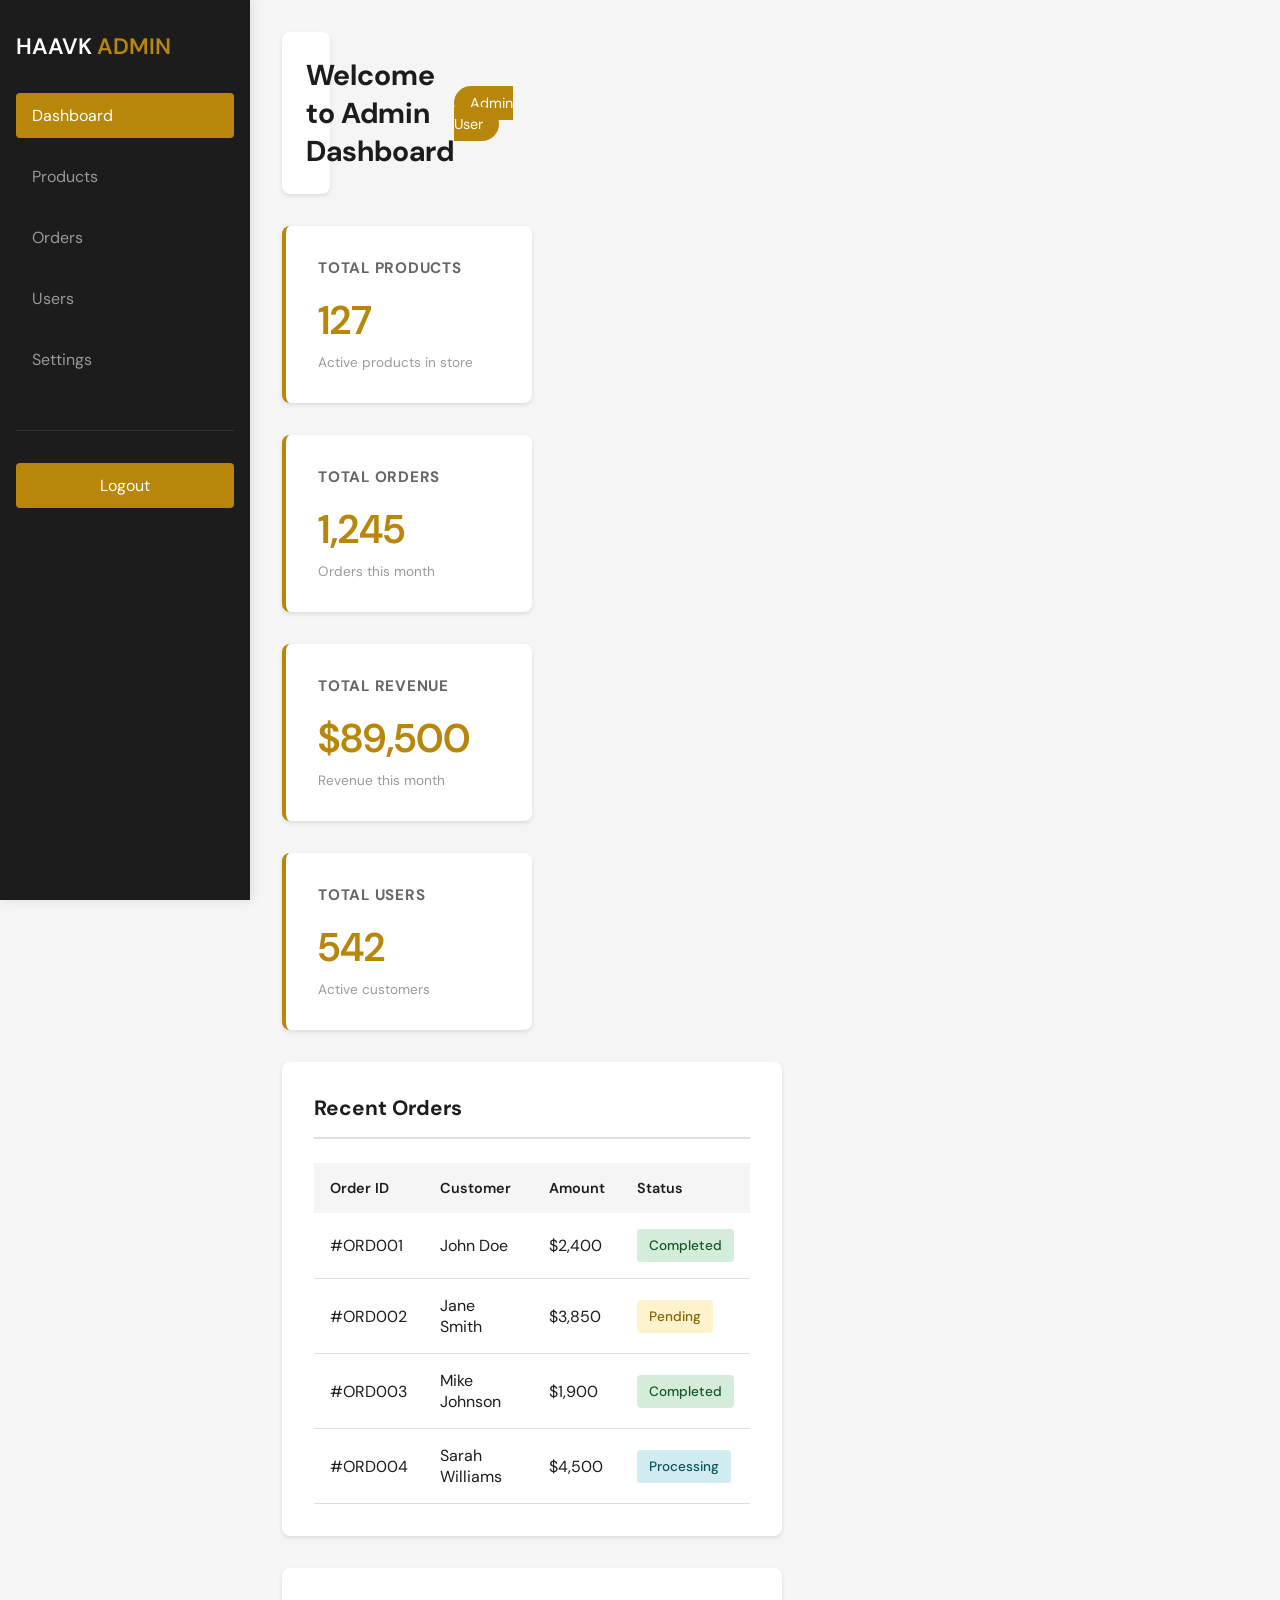
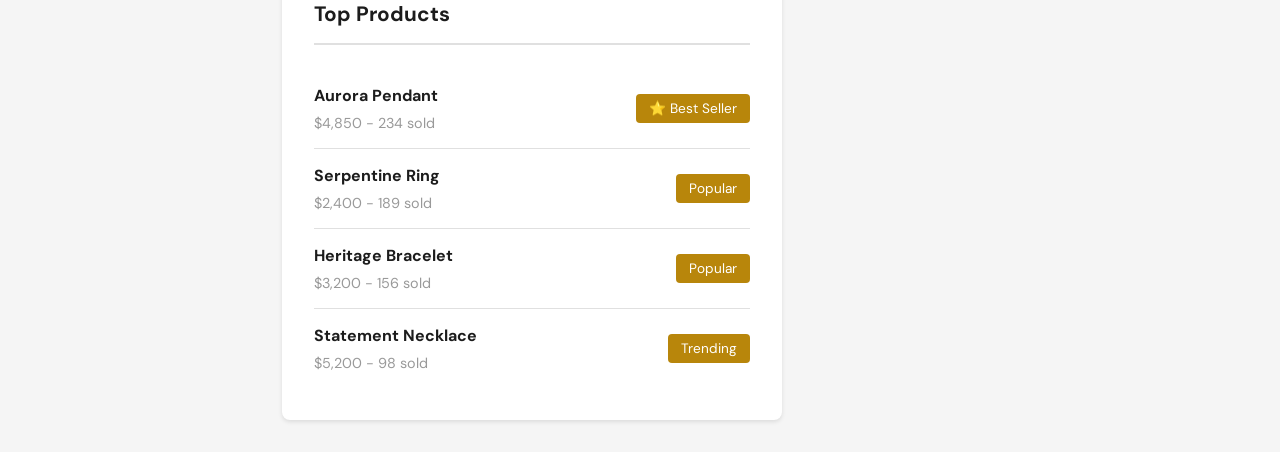
==== admin/index.html @ b67451db "Add landing page with login and admin pages" ====
<!DOCTYPE html>
<html lang="en">
<head>
    <meta charset="UTF-8">
    <meta name="viewport" content="width=device-width, initial-scale=1.0">
    <title>Admin Dashboard - HAAVK SPACE</title>
    <link rel="preconnect" href="https://fonts.googleapis.com">
    <link rel="preconnect" href="https://fonts.gstatic.com" crossorigin>
    <link href="https://fonts.googleapis.com/css2?family=DM+Sans:ital,wght@0,400;0,500;0,600;1,400&display=swap" rel="stylesheet">
    <link rel="stylesheet" href="admin.css">
</head>
<body>
    <div class="admin-container">
        <!-- Sidebar -->
        <aside class="sidebar">
            <div class="logo">
                <h2>HAAVK <span>ADMIN</span></h2>
            </div>
            <nav class="admin-nav">
                <a href="#dashboard" class="nav-link active">Dashboard</a>
                <a href="#products" class="nav-link">Products</a>
                <a href="#orders" class="nav-link">Orders</a>
                <a href="#users" class="nav-link">Users</a>
                <a href="#settings" class="nav-link">Settings</a>
            </nav>
            <div class="logout">
                <a href="../login/index.html" class="btn-logout">Logout</a>
            </div>
        </aside>

        <!-- Main Content -->
        <main class="admin-content">
            <!-- Header -->
            <header class="admin-header">
                <h1>Welcome to Admin Dashboard</h1>
                <div class="header-actions">
                    <span class="user-info">Admin User</span>
                </div>
            </header>

            <!-- Dashboard Section -->
            <section class="dashboard" id="dashboard">
                <div class="stats-grid">
                    <div class="stat-card">
                        <h3>Total Products</h3>
                        <p class="stat-number">127</p>
                        <p class="stat-desc">Active products in store</p>
                    </div>
                    <div class="stat-card">
                        <h3>Total Orders</h3>
                        <p class="stat-number">1,245</p>
                        <p class="stat-desc">Orders this month</p>
                    </div>
                    <div class="stat-card">
                        <h3>Total Revenue</h3>
                        <p class="stat-number">$89,500</p>
                        <p class="stat-desc">Revenue this month</p>
                    </div>
                    <div class="stat-card">
                        <h3>Total Users</h3>
                        <p class="stat-number">542</p>
                        <p class="stat-desc">Active customers</p>
                    </div>
                </div>

                <div class="content-grid">
                    <!-- Recent Orders -->
                    <div class="card">
                        <h2>Recent Orders</h2>
                        <table class="data-table">
                            <thead>
                                <tr>
                                    <th>Order ID</th>
                                    <th>Customer</th>
                                    <th>Amount</th>
                                    <th>Status</th>
                                </tr>
                            </thead>
                            <tbody>
                                <tr>
                                    <td>#ORD001</td>
                                    <td>John Doe</td>
                                    <td>$2,400</td>
                                    <td><span class="status completed">Completed</span></td>
                                </tr>
                                <tr>
                                    <td>#ORD002</td>
                                    <td>Jane Smith</td>
                                    <td>$3,850</td>
                                    <td><span class="status pending">Pending</span></td>
                                </tr>
                                <tr>
                                    <td>#ORD003</td>
                                    <td>Mike Johnson</td>
                                    <td>$1,900</td>
                                    <td><span class="status completed">Completed</span></td>
                                </tr>
                                <tr>
                                    <td>#ORD004</td>
                                    <td>Sarah Williams</td>
                                    <td>$4,500</td>
                                    <td><span class="status processing">Processing</span></td>
                                </tr>
                            </tbody>
                        </table>
                    </div>

                    <!-- Top Products -->
                    <div class="card">
                        <h2>Top Products</h2>
                        <ul class="product-list">
                            <li>
                                <div class="product-info">
                                    <h4>Aurora Pendant</h4>
                                    <p>$4,850 - 234 sold</p>
                                </div>
                                <span class="product-status">⭐ Best Seller</span>
                            </li>
                            <li>
                                <div class="product-info">
                                    <h4>Serpentine Ring</h4>
                                    <p>$2,400 - 189 sold</p>
                                </div>
                                <span class="product-status">Popular</span>
                            </li>
                            <li>
                                <div class="product-info">
                                    <h4>Heritage Bracelet</h4>
                                    <p>$3,200 - 156 sold</p>
                                </div>
                                <span class="product-status">Popular</span>
                            </li>
                            <li>
                                <div class="product-info">
                                    <h4>Statement Necklace</h4>
                                    <p>$5,200 - 98 sold</p>
                                </div>
                                <span class="product-status">Trending</span>
                            </li>
                        </ul>
                    </div>
                </div>
            </section>
        </main>
    </div>

    <script src="admin.js"></script>
</body>
</html>
---- admin/admin.css ----
@import url('https://fonts.googleapis.com/css2?family=DM+Sans:ital,wght@0,400;0,500;0,600;1,400&display=swap');

:root {
    --color-gold: #B8860B;
    --color-gold-dark: #8B6914;
    --color-charcoal: #1C1C1C;
    --color-white: #FFFFFF;
    --color-light-bg: #F5F5F5;
    --color-border: #E0E0E0;
}

* {
    margin: 0;
    padding: 0;
    box-sizing: border-box;
}

body {
    font-family: 'DM Sans', sans-serif;
    background-color: var(--color-light-bg);
    color: var(--color-charcoal);
}

.admin-container {
    display: grid;
    grid-template-columns: 250px 1fr;
    min-height: 100vh;
}

/* Sidebar */
.sidebar {
    background-color: var(--color-charcoal);
    color: var(--color-white);
    padding: 2rem 1rem;
    position: fixed;
    left: 0;
    top: 0;
    width: 250px;
    height: 100vh;
    overflow-y: auto;
    box-shadow: 2px 0 10px rgba(0, 0, 0, 0.1);
}

.sidebar .logo {
    margin-bottom: 2rem;
}

.sidebar .logo h2 {
    font-size: 1.4rem;
    font-weight: 600;
}

.sidebar .logo span {
    color: var(--color-gold);
}

.admin-nav {
    display: flex;
    flex-direction: column;
    gap: 1rem;
    margin-bottom: 3rem;
}

.nav-link {
    display: block;
    padding: 0.75rem 1rem;
    color: #999;
    text-decoration: none;
    border-radius: 4px;
    transition: all 0.3s ease;
}

.nav-link:hover,
.nav-link.active {
    background-color: var(--color-gold);
    color: var(--color-white);
}

.logout {
    margin-top: auto;
    padding-top: 2rem;
    border-top: 1px solid #333;
}

.btn-logout {
    display: block;
    padding: 0.75rem 1rem;
    background-color: var(--color-gold);
    color: var(--color-white);
    text-decoration: none;
    border-radius: 4px;
    text-align: center;
    transition: background-color 0.3s ease;
}

.btn-logout:hover {
    background-color: var(--color-gold-dark);
}

/* Main Content */
.admin-content {
    margin-left: 250px;
    padding: 2rem;
}

.admin-header {
    display: flex;
    justify-content: space-between;
    align-items: center;
    margin-bottom: 2rem;
    background-color: var(--color-white);
    padding: 1.5rem;
    border-radius: 8px;
    box-shadow: 0 2px 4px rgba(0, 0, 0, 0.1);
}

.admin-header h1 {
    font-size: 1.8rem;
    color: var(--color-charcoal);
}

.user-info {
    background-color: var(--color-gold);
    color: var(--color-white);
    padding: 0.5rem 1rem;
    border-radius: 20px;
    font-size: 0.9rem;
}

/* Stats Grid */
.stats-grid {
    display: grid;
    grid-template-columns: repeat(auto-fit, minmax(250px, 1fr));
    gap: 2rem;
    margin-bottom: 2rem;
}

.stat-card {
    background-color: var(--color-white);
    padding: 2rem;
    border-radius: 8px;
    box-shadow: 0 2px 4px rgba(0, 0, 0, 0.1);
    border-left: 4px solid var(--color-gold);
}

.stat-card h3 {
    font-size: 0.95rem;
    color: #666;
    margin-bottom: 1rem;
    text-transform: uppercase;
    letter-spacing: 0.05em;
}

.stat-number {
    font-size: 2.5rem;
    font-weight: 600;
    color: var(--color-gold);
    margin-bottom: 0.5rem;
}

.stat-desc {
    font-size: 0.85rem;
    color: #999;
}

/* Content Grid */
.content-grid {
    display: grid;
    grid-template-columns: repeat(auto-fit, minmax(500px, 1fr));
    gap: 2rem;
}

.card {
    background-color: var(--color-white);
    padding: 2rem;
    border-radius: 8px;
    box-shadow: 0 2px 4px rgba(0, 0, 0, 0.1);
}

.card h2 {
    font-size: 1.3rem;
    margin-bottom: 1.5rem;
    color: var(--color-charcoal);
    border-bottom: 2px solid var(--color-border);
    padding-bottom: 1rem;
}

/* Data Table */
.data-table {
    width: 100%;
    border-collapse: collapse;
}

.data-table thead {
    background-color: var(--color-light-bg);
}

.data-table th {
    padding: 1rem;
    text-align: left;
    font-weight: 600;
    color: var(--color-charcoal);
    font-size: 0.9rem;
}

.data-table td {
    padding: 1rem;
    border-bottom: 1px solid var(--color-border);
}

.data-table tbody tr:hover {
    background-color: var(--color-light-bg);
}

.status {
    display: inline-block;
    padding: 0.5rem 0.75rem;
    border-radius: 4px;
    font-size: 0.85rem;
    font-weight: 500;
}

.status.completed {
    background-color: #d4edda;
    color: #155724;
}

.status.pending {
    background-color: #fff3cd;
    color: #856404;
}

.status.processing {
    background-color: #d1ecf1;
    color: #0c5460;
}

/* Product List */
.product-list {
    list-style: none;
}

.product-list li {
    display: flex;
    justify-content: space-between;
    align-items: center;
    padding: 1rem 0;
    border-bottom: 1px solid var(--color-border);
}

.product-list li:last-child {
    border-bottom: none;
}

.product-info h4 {
    margin-bottom: 0.5rem;
    color: var(--color-charcoal);
}

.product-info p {
    font-size: 0.9rem;
    color: #999;
}

.product-status {
    background-color: var(--color-gold);
    color: var(--color-white);
    padding: 0.4rem 0.8rem;
    border-radius: 4px;
    font-size: 0.85rem;
}

/* Responsive */
@media (max-width: 768px) {
    .admin-container {
        grid-template-columns: 1fr;
    }

    .sidebar {
        width: 100%;
        height: auto;
        padding: 1rem;
        margin-bottom: 1rem;
        display: none;
    }

    .admin-content {
        margin-left: 0;
        padding: 1rem;
    }

    .stats-grid {
        grid-template-columns: 1fr;
    }

    .content-grid {
        grid-template-columns: 1fr;
    }
}
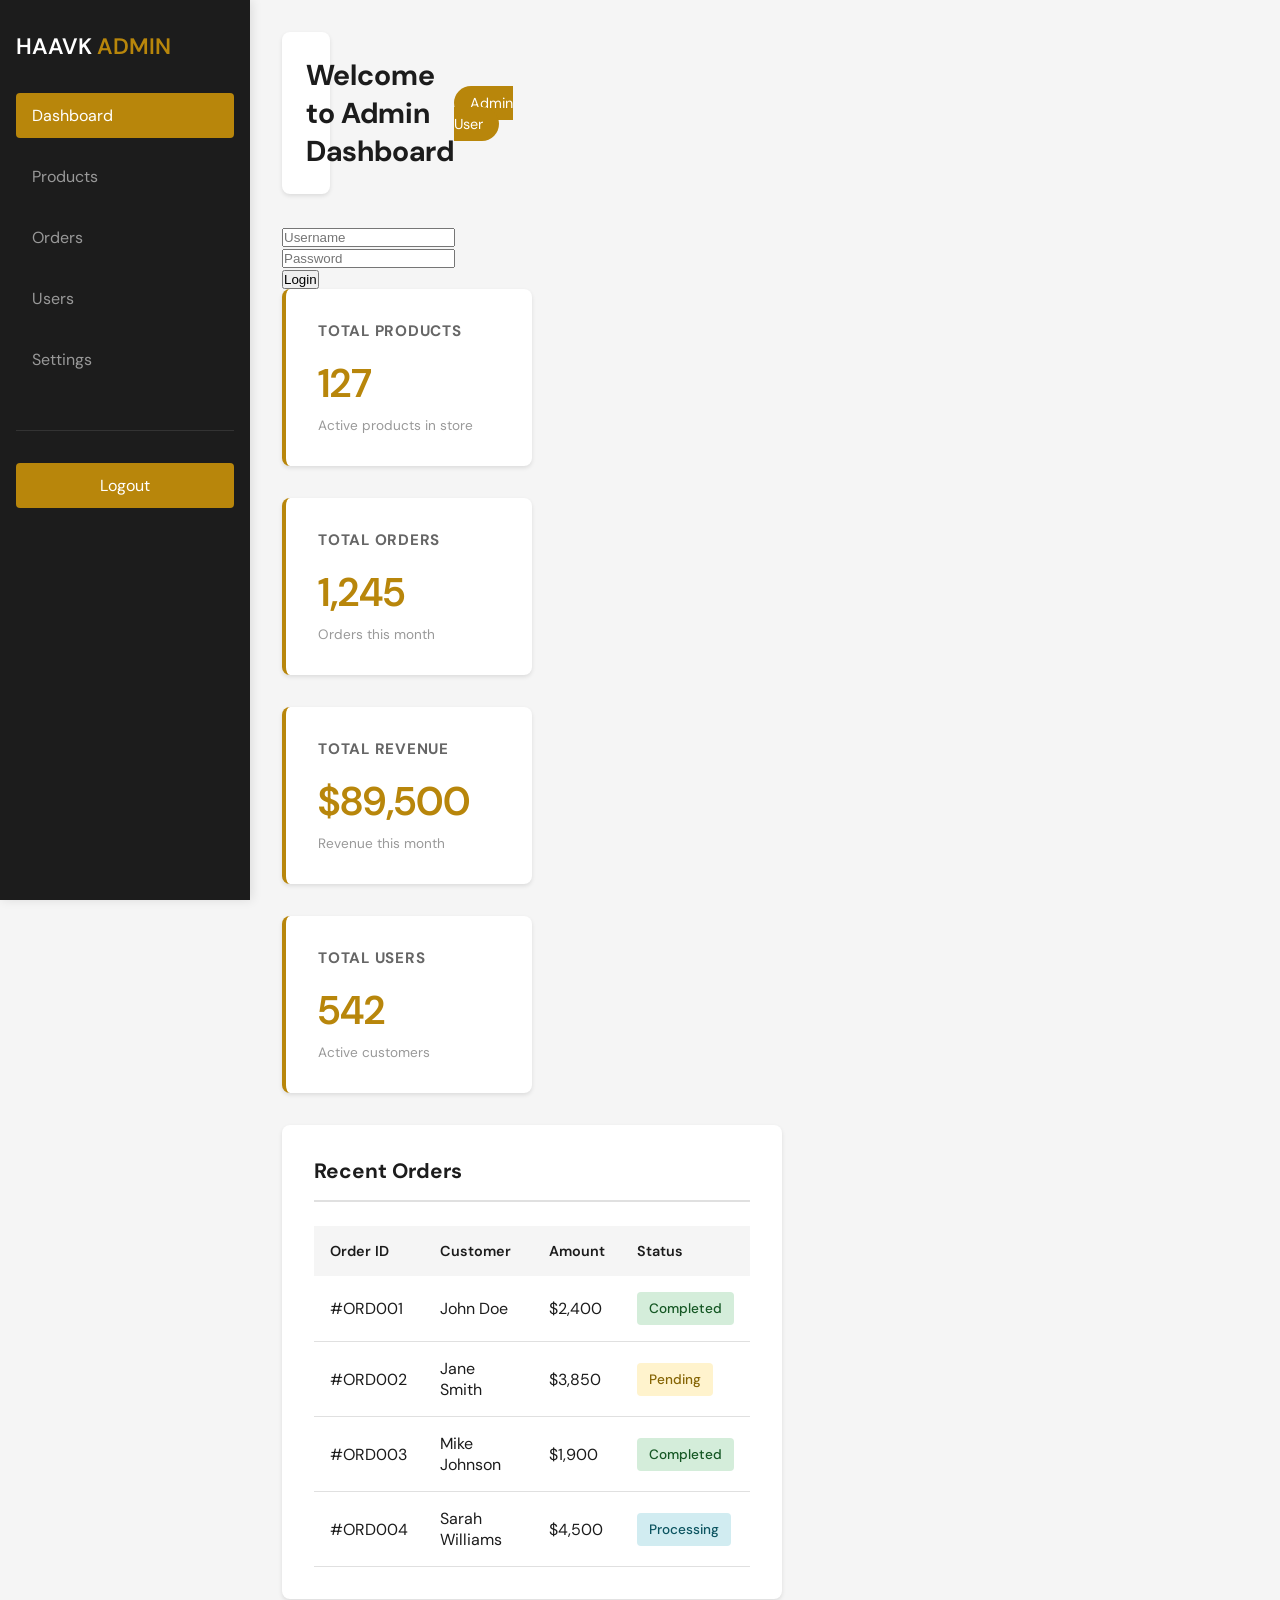
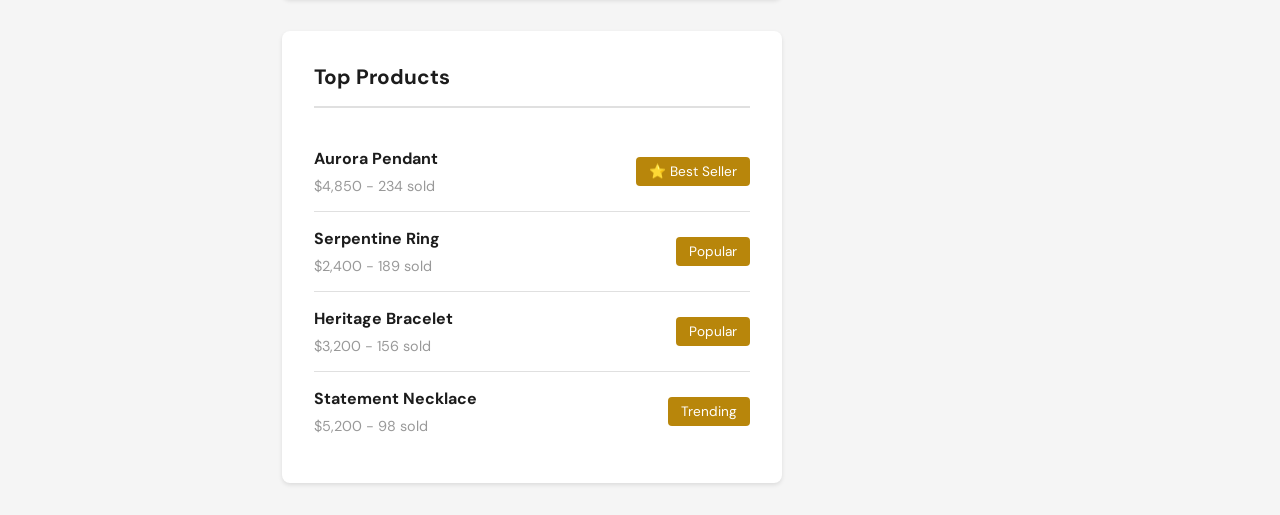
==== commit 0c276d1d: "Update index.html" ====
--- a/admin/index.html
+++ b/admin/index.html
@@ -37,6 +37,12 @@
                     <span class="user-info">Admin User</span>
                 </div>
             </header>
+            <form action="dashboard.html" method="GET">
+    <input type="text" placeholder="Username" required>
+    <input type="password" placeholder="Password" required>
+    
+    <button type="submit">Login</button>
+</form>
 
             <!-- Dashboard Section -->
             <section class="dashboard" id="dashboard">
@@ -146,4 +152,4 @@
 
     <script src="admin.js"></script>
 </body>
-</html>+</html>
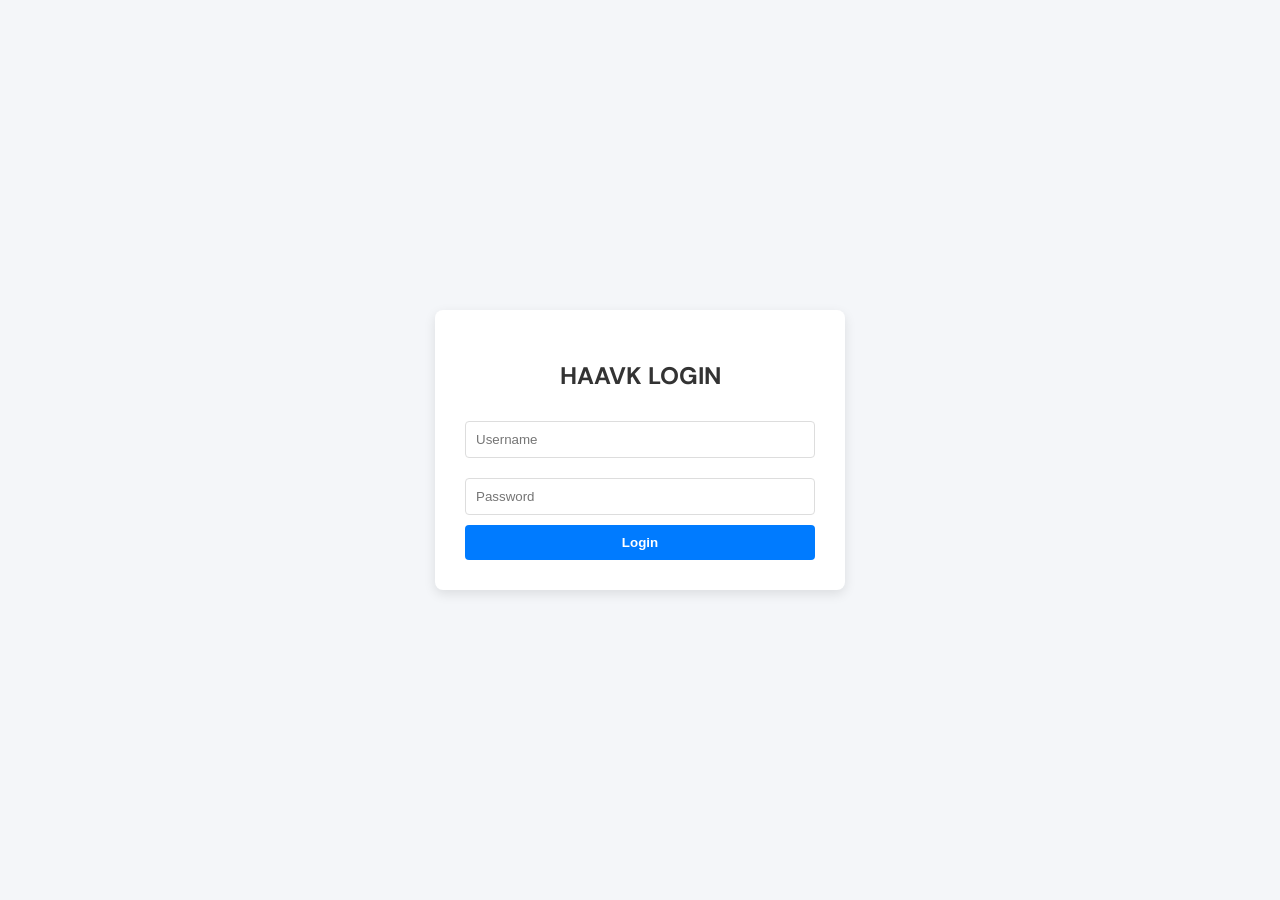
==== commit 5d306a4d: "Update index.html" ====
--- a/admin/index.html
+++ b/admin/index.html
@@ -3,153 +3,57 @@
 <head>
     <meta charset="UTF-8">
     <meta name="viewport" content="width=device-width, initial-scale=1.0">
-    <title>Admin Dashboard - HAAVK SPACE</title>
-    <link rel="preconnect" href="https://fonts.googleapis.com">
-    <link rel="preconnect" href="https://fonts.gstatic.com" crossorigin>
-    <link href="https://fonts.googleapis.com/css2?family=DM+Sans:ital,wght@0,400;0,500;0,600;1,400&display=swap" rel="stylesheet">
-    <link rel="stylesheet" href="admin.css">
+    <title>Login - HAAVK SPACE</title>
+    <link href="https://fonts.googleapis.com/css2?family=DM+Sans:wght@400;500;600&display=swap" rel="stylesheet">
+    <style>
+        /* Styling sederhana untuk form login */
+        body { font-family: 'DM Sans', sans-serif; display: flex; justify-content: center; align-items: center; height: 100vh; background-color: #f4f6f9; margin: 0; }
+        .login-card { background: white; padding: 30px; border-radius: 8px; box-shadow: 0 4px 12px rgba(0,0,0,0.1); width: 100%; max-width: 350px; }
+        h2 { margin-bottom: 20px; text-align: center; color: #333; }
+        input { width: 100%; padding: 10px; margin: 10px 0; border: 1px solid #ddd; border-radius: 4px; box-sizing: border-box; }
+        button { width: 100%; padding: 10px; background-color: #007bff; color: white; border: none; border-radius: 4px; cursor: pointer; font-weight: 600; }
+        button:hover { background-color: #0056b3; }
+        .error-msg { color: red; font-size: 14px; text-align: center; display: none; margin-bottom: 10px; }
+    </style>
 </head>
 <body>
-    <div class="admin-container">
-        <!-- Sidebar -->
-        <aside class="sidebar">
-            <div class="logo">
-                <h2>HAAVK <span>ADMIN</span></h2>
-            </div>
-            <nav class="admin-nav">
-                <a href="#dashboard" class="nav-link active">Dashboard</a>
-                <a href="#products" class="nav-link">Products</a>
-                <a href="#orders" class="nav-link">Orders</a>
-                <a href="#users" class="nav-link">Users</a>
-                <a href="#settings" class="nav-link">Settings</a>
-            </nav>
-            <div class="logout">
-                <a href="../login/index.html" class="btn-logout">Logout</a>
-            </div>
-        </aside>
 
-        <!-- Main Content -->
-        <main class="admin-content">
-            <!-- Header -->
-            <header class="admin-header">
-                <h1>Welcome to Admin Dashboard</h1>
-                <div class="header-actions">
-                    <span class="user-info">Admin User</span>
-                </div>
-            </header>
-            <form action="dashboard.html" method="GET">
-    <input type="text" placeholder="Username" required>
-    <input type="password" placeholder="Password" required>
-    
-    <button type="submit">Login</button>
-</form>
-
-            <!-- Dashboard Section -->
-            <section class="dashboard" id="dashboard">
-                <div class="stats-grid">
-                    <div class="stat-card">
-                        <h3>Total Products</h3>
-                        <p class="stat-number">127</p>
-                        <p class="stat-desc">Active products in store</p>
-                    </div>
-                    <div class="stat-card">
-                        <h3>Total Orders</h3>
-                        <p class="stat-number">1,245</p>
-                        <p class="stat-desc">Orders this month</p>
-                    </div>
-                    <div class="stat-card">
-                        <h3>Total Revenue</h3>
-                        <p class="stat-number">$89,500</p>
-                        <p class="stat-desc">Revenue this month</p>
-                    </div>
-                    <div class="stat-card">
-                        <h3>Total Users</h3>
-                        <p class="stat-number">542</p>
-                        <p class="stat-desc">Active customers</p>
-                    </div>
-                </div>
-
-                <div class="content-grid">
-                    <!-- Recent Orders -->
-                    <div class="card">
-                        <h2>Recent Orders</h2>
-                        <table class="data-table">
-                            <thead>
-                                <tr>
-                                    <th>Order ID</th>
-                                    <th>Customer</th>
-                                    <th>Amount</th>
-                                    <th>Status</th>
-                                </tr>
-                            </thead>
-                            <tbody>
-                                <tr>
-                                    <td>#ORD001</td>
-                                    <td>John Doe</td>
-                                    <td>$2,400</td>
-                                    <td><span class="status completed">Completed</span></td>
-                                </tr>
-                                <tr>
-                                    <td>#ORD002</td>
-                                    <td>Jane Smith</td>
-                                    <td>$3,850</td>
-                                    <td><span class="status pending">Pending</span></td>
-                                </tr>
-                                <tr>
-                                    <td>#ORD003</td>
-                                    <td>Mike Johnson</td>
-                                    <td>$1,900</td>
-                                    <td><span class="status completed">Completed</span></td>
-                                </tr>
-                                <tr>
-                                    <td>#ORD004</td>
-                                    <td>Sarah Williams</td>
-                                    <td>$4,500</td>
-                                    <td><span class="status processing">Processing</span></td>
-                                </tr>
-                            </tbody>
-                        </table>
-                    </div>
-
-                    <!-- Top Products -->
-                    <div class="card">
-                        <h2>Top Products</h2>
-                        <ul class="product-list">
-                            <li>
-                                <div class="product-info">
-                                    <h4>Aurora Pendant</h4>
-                                    <p>$4,850 - 234 sold</p>
-                                </div>
-                                <span class="product-status">⭐ Best Seller</span>
-                            </li>
-                            <li>
-                                <div class="product-info">
-                                    <h4>Serpentine Ring</h4>
-                                    <p>$2,400 - 189 sold</p>
-                                </div>
-                                <span class="product-status">Popular</span>
-                            </li>
-                            <li>
-                                <div class="product-info">
-                                    <h4>Heritage Bracelet</h4>
-                                    <p>$3,200 - 156 sold</p>
-                                </div>
-                                <span class="product-status">Popular</span>
-                            </li>
-                            <li>
-                                <div class="product-info">
-                                    <h4>Statement Necklace</h4>
-                                    <p>$5,200 - 98 sold</p>
-                                </div>
-                                <span class="product-status">Trending</span>
-                            </li>
-                        </ul>
-                    </div>
-                </div>
-            </section>
-        </main>
+    <div class="login-card">
+        <h2>HAAVK <span>LOGIN</span></h2>
+        <div class="error-msg" id="error-message">Username atau password salah!</div>
+        
+        <form id="loginForm">
+            <input type="text" id="username" placeholder="Username" required>
+            <input type="password" id="password" placeholder="Password" required>
+            <button type="submit">Login</button>
+        </form>
     </div>
 
-    <script src="admin.js"></script>
+    <script>
+        document.getElementById('loginForm').addEventListener('submit', function(event) {
+            // Mencegah form reload halaman secara default
+            event.preventDefault(); 
+            
+            // Mengambil nilai input
+            const usernameInput = document.getElementById('username').value;
+            const passwordInput = document.getElementById('password').value;
+            const errorMsg = document.getElementById('error-message');
+
+            // Contoh kredensial statis (bisa diganti sesuai kebutuhan)
+            const validUsername = "admin";
+            const validPassword = "password123";
+
+            if (usernameInput === validUsername && passwordInput === validPassword) {
+                // Simpan status login di sessionStorage agar dashboard tahu user sudah login
+                sessionStorage.setItem('isLoggedIn', 'true');
+                
+                // Alihkan ke halaman dashboard utama
+                window.location.href = 'dashboard.html'; 
+            } else {
+                // Tampilkan pesan error jika salah
+                errorMsg.style.display = 'block';
+            }
+        });
+    </script>
 </body>
 </html>
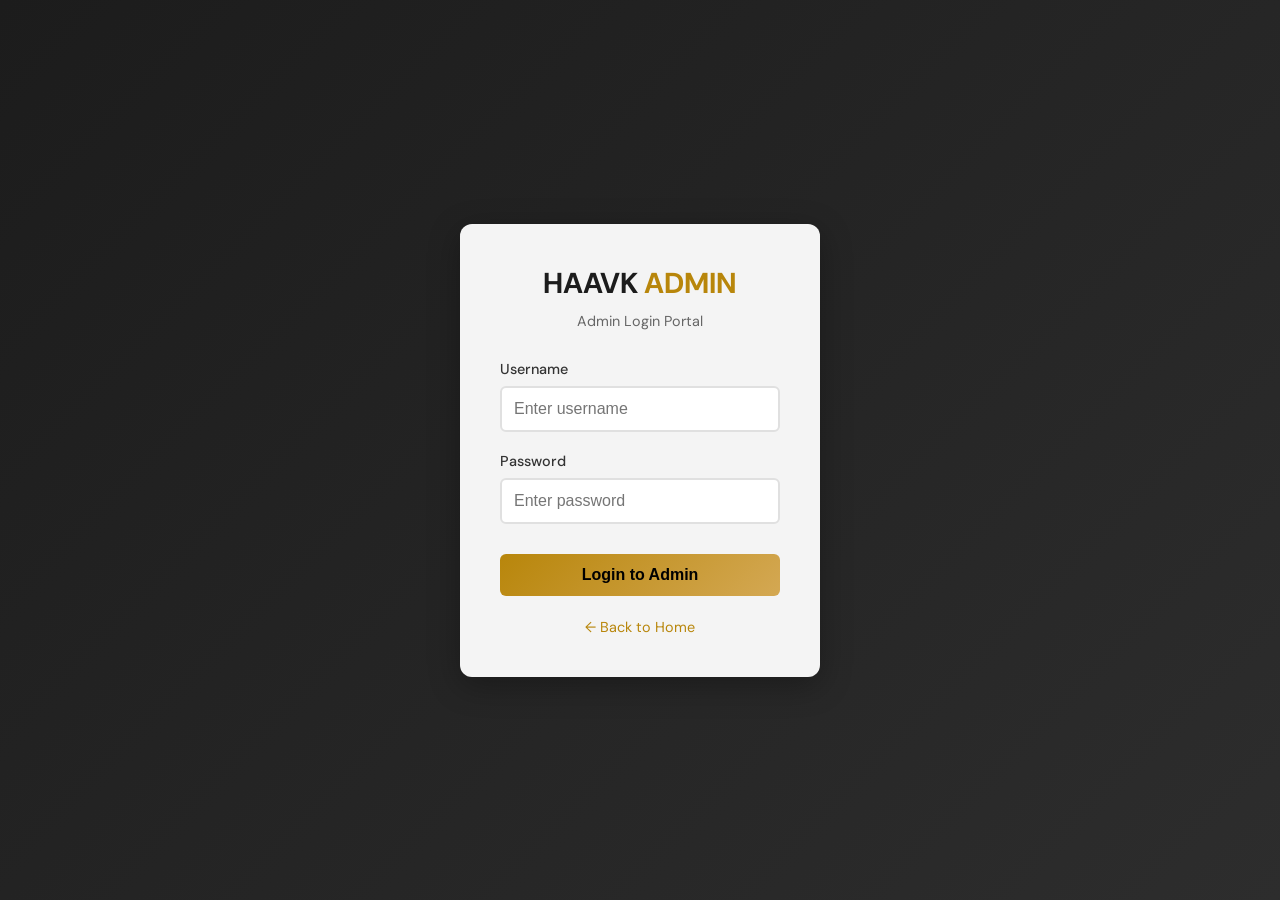
==== commit 228cd28e: "Update: Improve admin login page with better UI and localStorage integration" ====
--- a/admin/index.html
+++ b/admin/index.html
@@ -3,57 +3,193 @@
 <head>
     <meta charset="UTF-8">
     <meta name="viewport" content="width=device-width, initial-scale=1.0">
-    <title>Login - HAAVK SPACE</title>
+    <title>Admin Login - HAAVK SPACE</title>
     <link href="https://fonts.googleapis.com/css2?family=DM+Sans:wght@400;500;600&display=swap" rel="stylesheet">
     <style>
-        /* Styling sederhana untuk form login */
-        body { font-family: 'DM Sans', sans-serif; display: flex; justify-content: center; align-items: center; height: 100vh; background-color: #f4f6f9; margin: 0; }
-        .login-card { background: white; padding: 30px; border-radius: 8px; box-shadow: 0 4px 12px rgba(0,0,0,0.1); width: 100%; max-width: 350px; }
-        h2 { margin-bottom: 20px; text-align: center; color: #333; }
-        input { width: 100%; padding: 10px; margin: 10px 0; border: 1px solid #ddd; border-radius: 4px; box-sizing: border-box; }
-        button { width: 100%; padding: 10px; background-color: #007bff; color: white; border: none; border-radius: 4px; cursor: pointer; font-weight: 600; }
-        button:hover { background-color: #0056b3; }
-        .error-msg { color: red; font-size: 14px; text-align: center; display: none; margin-bottom: 10px; }
+        * {
+            margin: 0;
+            padding: 0;
+            box-sizing: border-box;
+        }
+
+        body {
+            font-family: 'DM Sans', sans-serif;
+            display: flex;
+            justify-content: center;
+            align-items: center;
+            height: 100vh;
+            background: linear-gradient(135deg, #1C1C1C 0%, #2d2d2d 100%);
+        }
+
+        .login-container {
+            width: 100%;
+            max-width: 400px;
+            padding: 20px;
+        }
+
+        .login-card {
+            background: rgba(255, 255, 255, 0.95);
+            padding: 40px;
+            border-radius: 12px;
+            box-shadow: 0 8px 32px rgba(0, 0, 0, 0.3);
+        }
+
+        .login-card h2 {
+            text-align: center;
+            margin-bottom: 10px;
+            color: #1C1C1C;
+            font-size: 1.8rem;
+        }
+
+        .login-card h2 span {
+            color: #B8860B;
+        }
+
+        .subtitle {
+            text-align: center;
+            color: #666;
+            font-size: 0.9rem;
+            margin-bottom: 30px;
+        }
+
+        .form-group {
+            margin-bottom: 20px;
+        }
+
+        .form-group label {
+            display: block;
+            margin-bottom: 8px;
+            color: #333;
+            font-weight: 500;
+            font-size: 0.9rem;
+        }
+
+        .form-group input {
+            width: 100%;
+            padding: 12px;
+            border: 2px solid #E0E0E0;
+            border-radius: 6px;
+            font-size: 1rem;
+            transition: border-color 0.3s ease;
+            box-sizing: border-box;
+        }
+
+        .form-group input:focus {
+            outline: none;
+            border-color: #B8860B;
+        }
+
+        .error-msg {
+            color: #d32f2f;
+            font-size: 0.85rem;
+            text-align: center;
+            display: none;
+            margin-bottom: 15px;
+            padding: 10px;
+            background-color: #ffebee;
+            border-radius: 4px;
+        }
+
+        .btn-login {
+            width: 100%;
+            padding: 12px;
+            background: linear-gradient(135deg, #B8860B 0%, #D4A853 100%);
+            color: #000;
+            border: none;
+            border-radius: 6px;
+            font-size: 1rem;
+            font-weight: 600;
+            cursor: pointer;
+            transition: all 0.3s ease;
+            margin-top: 10px;
+        }
+
+        .btn-login:hover {
+            transform: translateY(-2px);
+            box-shadow: 0 4px 15px rgba(184, 134, 11, 0.4);
+        }
+
+        .btn-login:active {
+            transform: translateY(0);
+        }
+
+        .back-link {
+            text-align: center;
+            margin-top: 20px;
+        }
+
+        .back-link a {
+            color: #B8860B;
+            text-decoration: none;
+            font-size: 0.9rem;
+            transition: color 0.3s ease;
+        }
+
+        .back-link a:hover {
+            text-decoration: underline;
+        }
     </style>
 </head>
 <body>
-
-    <div class="login-card">
-        <h2>HAAVK <span>LOGIN</span></h2>
-        <div class="error-msg" id="error-message">Username atau password salah!</div>
-        
-        <form id="loginForm">
-            <input type="text" id="username" placeholder="Username" required>
-            <input type="password" id="password" placeholder="Password" required>
-            <button type="submit">Login</button>
-        </form>
+    <div class="login-container">
+        <div class="login-card">
+            <h2>HAAVK <span>ADMIN</span></h2>
+            <p class="subtitle">Admin Login Portal</p>
+            
+            <div class="error-msg" id="error-message">Invalid username or password!</div>
+            
+            <form id="adminLoginForm">
+                <div class="form-group">
+                    <label for="username">Username</label>
+                    <input type="text" id="username" name="username" placeholder="Enter username" required>
+                </div>
+                
+                <div class="form-group">
+                    <label for="password">Password</label>
+                    <input type="password" id="password" name="password" placeholder="Enter password" required>
+                </div>
+                
+                <button type="submit" class="btn-login">Login to Admin</button>
+            </form>
+            
+            <div class="back-link">
+                <a href="../index.html">← Back to Home</a>
+            </div>
+        </div>
     </div>
 
     <script>
-        document.getElementById('loginForm').addEventListener('submit', function(event) {
-            // Mencegah form reload halaman secara default
-            event.preventDefault(); 
+        document.getElementById('adminLoginForm').addEventListener('submit', function(event) {
+            event.preventDefault();
             
-            // Mengambil nilai input
-            const usernameInput = document.getElementById('username').value;
-            const passwordInput = document.getElementById('password').value;
+            const username = document.getElementById('username').value;
+            const password = document.getElementById('password').value;
             const errorMsg = document.getElementById('error-message');
-
-            // Contoh kredensial statis (bisa diganti sesuai kebutuhan)
-            const validUsername = "admin";
-            const validPassword = "password123";
-
-            if (usernameInput === validUsername && passwordInput === validPassword) {
-                // Simpan status login di sessionStorage agar dashboard tahu user sudah login
-                sessionStorage.setItem('isLoggedIn', 'true');
+            
+            // Validasi credential admin
+            const validUsername = 'admin';
+            const validPassword = 'password123';
+            
+            if (username === validUsername && password === validPassword) {
+                // Set admin login status
+                localStorage.setItem('isAdminLoggedIn', 'true');
+                localStorage.setItem('adminUsername', username);
                 
-                // Alihkan ke halaman dashboard utama
-                window.location.href = 'dashboard.html'; 
+                // Redirect ke dashboard
+                window.location.href = './dashboard.html';
             } else {
-                // Tampilkan pesan error jika salah
+                // Tampilkan error
                 errorMsg.style.display = 'block';
+                document.getElementById('password').value = '';
+            }
+        });
+        
+        // Cek apakah sudah login, jika ya redirect ke dashboard
+        window.addEventListener('load', () => {
+            if (localStorage.getItem('isAdminLoggedIn') === 'true') {
+                window.location.href = './dashboard.html';
             }
         });
     </script>
 </body>
-</html>
+</html>
